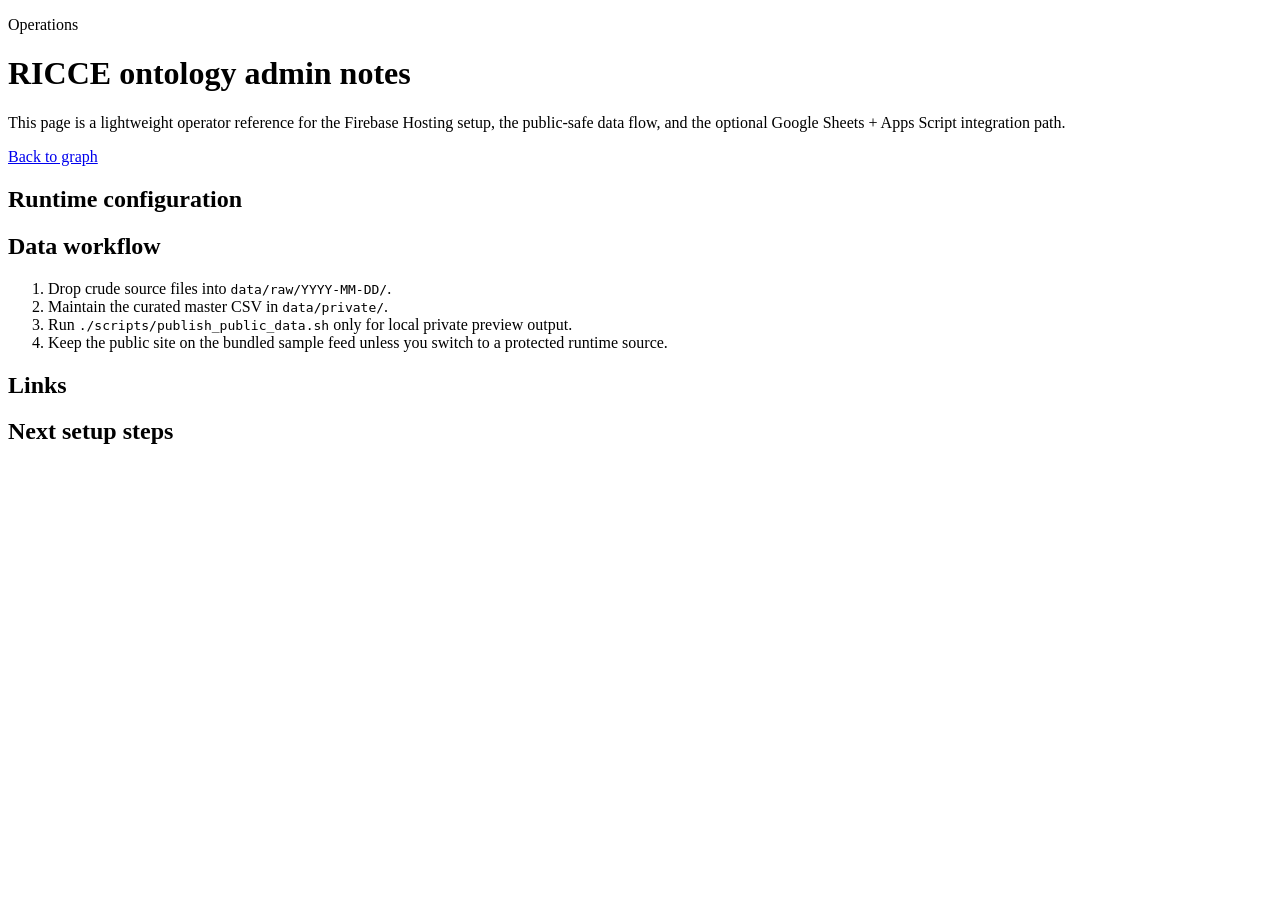
==== public/admin/index.html @ 5cf30dd1 "feat(public-repo): initialize sanitized public-safe mirror" ====
<!DOCTYPE html>
<html lang="en">
<head>
  <meta charset="UTF-8">
  <meta name="viewport" content="width=device-width, initial-scale=1.0">
  <title>RICCE Ontology Admin Notes</title>
  <meta
    name="description"
    content="Operational notes and configuration status for the RICCE ontology starter and its Google Sheets / Apps Script workflow."
  >
  <link rel="stylesheet" href="/assets/css/styles.css">
</head>
<body class="admin-body">
  <main class="admin-shell">
    <header class="admin-header">
      <p class="eyebrow">Operations</p>
      <h1>RICCE ontology admin notes</h1>
      <p class="subtitle">
        This page is a lightweight operator reference for the Firebase Hosting setup, the public-safe
        data flow, and the optional Google Sheets + Apps Script integration path.
      </p>
      <a class="text-link" href="/">Back to graph</a>
    </header>

    <section class="admin-grid">
      <article class="admin-card">
        <h2>Runtime configuration</h2>
        <dl id="runtimeConfig" class="meta-list meta-list-compact"></dl>
      </article>

      <article class="admin-card">
        <h2>Data workflow</h2>
        <ol class="process-list">
          <li>Drop crude source files into <code>data/raw/YYYY-MM-DD/</code>.</li>
          <li>Maintain the curated master CSV in <code>data/private/</code>.</li>
          <li>Run <code>./scripts/publish_public_data.sh</code> only for local private preview output.</li>
          <li>Keep the public site on the bundled sample feed unless you switch to a protected runtime source.</li>
        </ol>
      </article>

      <article class="admin-card">
        <h2>Links</h2>
        <ul id="configLinks" class="link-list"></ul>
      </article>

      <article class="admin-card">
        <h2>Next setup steps</h2>
        <ul id="nextSteps" class="process-list"></ul>
      </article>
    </section>
  </main>

  <script src="/assets/js/site-config.js"></script>
  <script src="/assets/js/site-shared.js"></script>
  <script src="/assets/js/admin.js"></script>
</body>
</html>
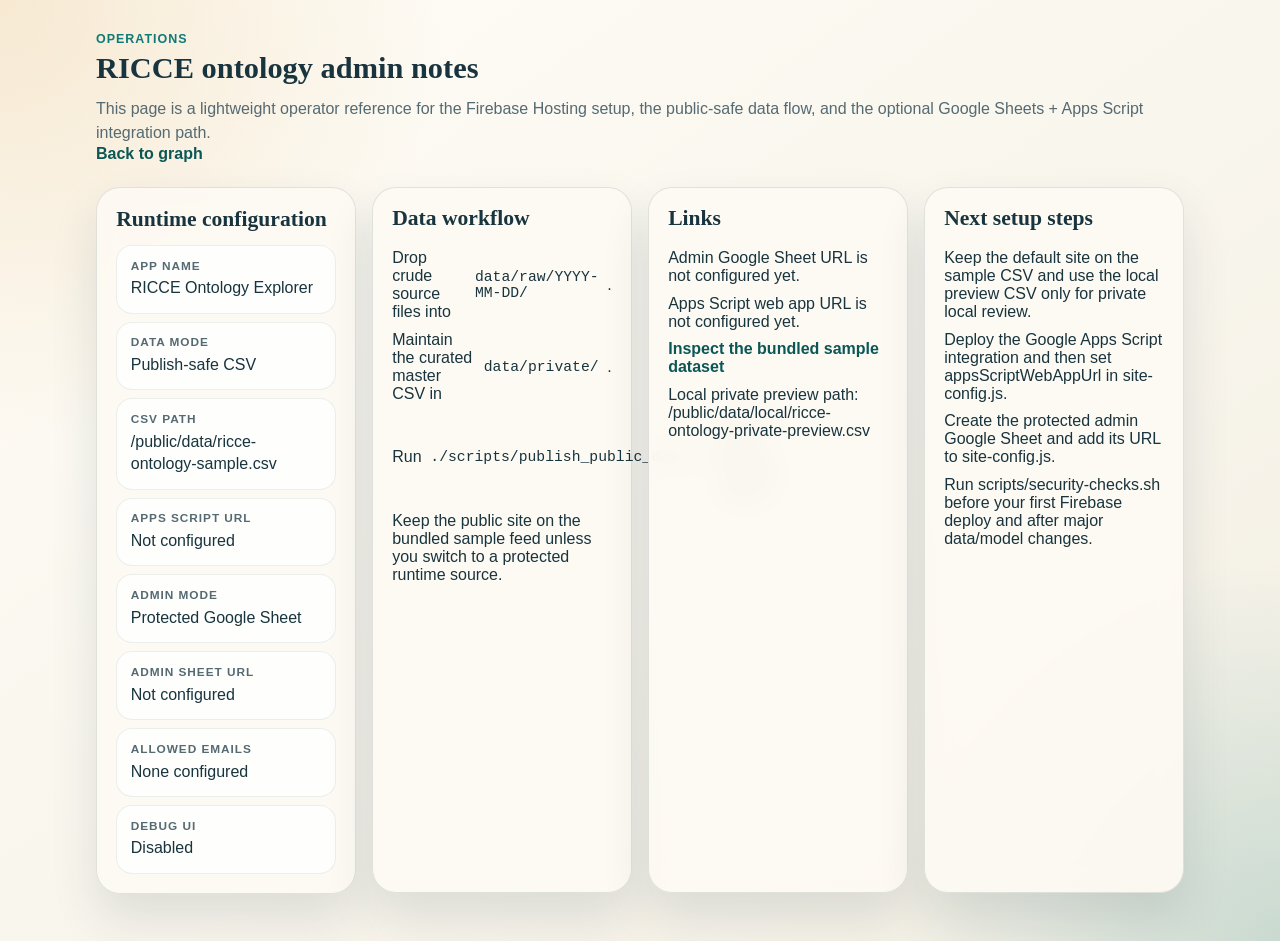
==== commit 7e813723: "fix(pages): support GitHub Pages deployment" ====
--- a/public/admin/index.html
+++ b/public/admin/index.html
@@ -8,7 +8,7 @@
     name="description"
     content="Operational notes and configuration status for the RICCE ontology starter and its Google Sheets / Apps Script workflow."
   >
-  <link rel="stylesheet" href="/assets/css/styles.css">
+  <link rel="stylesheet" href="../assets/css/styles.css">
 </head>
 <body class="admin-body">
   <main class="admin-shell">
@@ -19,7 +19,7 @@
         This page is a lightweight operator reference for the Firebase Hosting setup, the public-safe
         data flow, and the optional Google Sheets + Apps Script integration path.
       </p>
-      <a class="text-link" href="/">Back to graph</a>
+      <a class="text-link" href="../">Back to graph</a>
     </header>
 
     <section class="admin-grid">
@@ -50,8 +50,8 @@
     </section>
   </main>
 
-  <script src="/assets/js/site-config.js"></script>
-  <script src="/assets/js/site-shared.js"></script>
-  <script src="/assets/js/admin.js"></script>
+  <script src="../assets/js/site-config.js"></script>
+  <script src="../assets/js/site-shared.js"></script>
+  <script src="../assets/js/admin.js"></script>
 </body>
 </html>
--- a/public/assets/css/styles.css
+++ b/public/assets/css/styles.css
@@ -0,0 +1,416 @@
+:root {
+  --bg-base: #f3efe4;
+  --bg-panel: rgba(253, 250, 243, 0.92);
+  --bg-panel-strong: rgba(244, 237, 221, 0.96);
+  --ink-strong: #18343e;
+  --ink-muted: #556a72;
+  --line-soft: rgba(24, 52, 62, 0.12);
+  --accent-primary: #0f7a78;
+  --accent-primary-dark: #0a5755;
+  --accent-secondary: #d38f2b;
+  --accent-danger: #b84b3e;
+  --shadow-soft: 0 24px 48px rgba(24, 52, 62, 0.12);
+  --radius-lg: 24px;
+  --radius-md: 16px;
+  --radius-sm: 10px;
+  --panel-padding: 1.25rem;
+}
+
+* {
+  box-sizing: border-box;
+}
+
+html,
+body {
+  margin: 0;
+  min-height: 100%;
+}
+
+body {
+  font-family: "Avenir Next", "Source Sans 3", "Segoe UI", sans-serif;
+  color: var(--ink-strong);
+  background:
+    radial-gradient(circle at top left, rgba(211, 143, 43, 0.18), transparent 28%),
+    radial-gradient(circle at bottom right, rgba(15, 122, 120, 0.18), transparent 24%),
+    linear-gradient(145deg, #fffdf7, var(--bg-base));
+}
+
+.app-body {
+  overflow: hidden;
+}
+
+.app-shell {
+  display: grid;
+  grid-template-columns: minmax(280px, 340px) minmax(0, 1fr) minmax(260px, 320px);
+  gap: 1rem;
+  min-height: 100vh;
+  padding: 1rem;
+}
+
+.graph-stage {
+  position: relative;
+  min-height: calc(100vh - 2rem);
+  border-radius: var(--radius-lg);
+  overflow: hidden;
+  box-shadow: var(--shadow-soft);
+  border: 1px solid rgba(24, 52, 62, 0.08);
+  background:
+    linear-gradient(rgba(15, 122, 120, 0.06) 1px, transparent 1px),
+    linear-gradient(90deg, rgba(15, 122, 120, 0.06) 1px, transparent 1px),
+    linear-gradient(160deg, rgba(15, 122, 120, 0.1), rgba(255, 255, 255, 0.88));
+  background-size: 32px 32px, 32px 32px, auto;
+}
+
+#mynetwork {
+  width: 100%;
+  height: 100%;
+  min-height: calc(100vh - 2rem);
+}
+
+.panel,
+.admin-card {
+  backdrop-filter: blur(12px);
+  background: var(--bg-panel);
+  border: 1px solid var(--line-soft);
+  border-radius: var(--radius-lg);
+  box-shadow: var(--shadow-soft);
+}
+
+.panel {
+  display: flex;
+  flex-direction: column;
+  gap: 1rem;
+  padding: var(--panel-padding);
+  max-height: calc(100vh - 2rem);
+  overflow: auto;
+}
+
+.panel-right {
+  background: var(--bg-panel-strong);
+}
+
+.panel-section {
+  padding-bottom: 1rem;
+  border-bottom: 1px solid var(--line-soft);
+}
+
+.panel-section:last-child {
+  padding-bottom: 0;
+  border-bottom: 0;
+}
+
+.eyebrow {
+  margin: 0 0 0.35rem;
+  font-size: 0.78rem;
+  font-weight: 700;
+  letter-spacing: 0.08em;
+  text-transform: uppercase;
+  color: var(--accent-primary);
+}
+
+h1,
+h2 {
+  margin: 0;
+  font-family: Georgia, "Iowan Old Style", serif;
+  line-height: 1.1;
+}
+
+h1 {
+  font-size: clamp(1.9rem, 2vw, 2.6rem);
+}
+
+h2 {
+  font-size: 1.35rem;
+}
+
+.subtitle,
+.helper-copy {
+  margin: 0.75rem 0 0;
+  color: var(--ink-muted);
+  line-height: 1.5;
+}
+
+.stat-grid {
+  display: grid;
+  grid-template-columns: repeat(3, 1fr);
+  gap: 0.75rem;
+}
+
+.stat-card {
+  padding: 0.9rem;
+  border-radius: var(--radius-md);
+  background: rgba(255, 255, 255, 0.74);
+  border: 1px solid rgba(24, 52, 62, 0.08);
+}
+
+.stat-card strong {
+  display: block;
+  margin-top: 0.25rem;
+  font-size: 1.6rem;
+  font-weight: 700;
+}
+
+.stat-label {
+  color: var(--ink-muted);
+  font-size: 0.82rem;
+}
+
+.status-card {
+  padding: 0.9rem 1rem;
+  border-radius: var(--radius-md);
+  border: 1px solid transparent;
+  background: rgba(255, 255, 255, 0.8);
+  color: var(--ink-strong);
+}
+
+.status-card.is-success {
+  border-color: rgba(15, 122, 120, 0.2);
+  background: rgba(15, 122, 120, 0.1);
+}
+
+.status-card.is-warning {
+  border-color: rgba(211, 143, 43, 0.24);
+  background: rgba(211, 143, 43, 0.12);
+}
+
+.status-card.is-error {
+  border-color: rgba(184, 75, 62, 0.26);
+  background: rgba(184, 75, 62, 0.12);
+}
+
+.is-hidden {
+  display: none;
+}
+
+label {
+  display: block;
+  margin: 0 0 0.45rem;
+  font-weight: 600;
+}
+
+label + input[type="range"] {
+  margin-bottom: 0.95rem;
+}
+
+input[type="text"],
+input[type="file"] {
+  width: 100%;
+  padding: 0.8rem 0.9rem;
+  border-radius: var(--radius-sm);
+  border: 1px solid rgba(24, 52, 62, 0.14);
+  background: rgba(255, 255, 255, 0.94);
+  font: inherit;
+  color: var(--ink-strong);
+}
+
+input[type="range"] {
+  width: 100%;
+  accent-color: var(--accent-primary);
+}
+
+.search-row {
+  display: grid;
+  grid-template-columns: minmax(0, 1fr) auto;
+  gap: 0.5rem;
+}
+
+.button,
+button {
+  border: 0;
+  border-radius: var(--radius-sm);
+  padding: 0.8rem 1rem;
+  font: inherit;
+  font-weight: 700;
+  cursor: pointer;
+  transition: transform 140ms ease, background-color 140ms ease, color 140ms ease;
+  background: var(--accent-primary);
+  color: #fff;
+}
+
+.button:hover,
+button:hover {
+  background: var(--accent-primary-dark);
+  transform: translateY(-1px);
+}
+
+.button-secondary {
+  background: var(--accent-danger);
+}
+
+.button-secondary:hover {
+  background: #8f382e;
+}
+
+.legend-list,
+.process-list,
+.link-list {
+  margin: 0;
+  padding: 0;
+  list-style: none;
+}
+
+.legend-list li,
+.process-list li,
+.link-list li {
+  display: flex;
+  align-items: center;
+  gap: 0.55rem;
+  padding: 0.3rem 0;
+}
+
+.legend-dot {
+  width: 0.75rem;
+  height: 0.75rem;
+  border-radius: 999px;
+  display: inline-block;
+}
+
+.legend-center {
+  background: #18343e;
+}
+
+.legend-area {
+  background: #d38f2b;
+}
+
+.legend-org {
+  background: #8bc2d7;
+}
+
+.legend-person {
+  background: #0f7a78;
+}
+
+.detail-list {
+  display: grid;
+  gap: 0.8rem;
+}
+
+.detail-item {
+  padding: 0.85rem;
+  border-radius: var(--radius-md);
+  background: rgba(255, 255, 255, 0.74);
+  border: 1px solid rgba(24, 52, 62, 0.08);
+}
+
+.detail-label {
+  display: block;
+  font-size: 0.75rem;
+  font-weight: 700;
+  letter-spacing: 0.08em;
+  text-transform: uppercase;
+  color: var(--ink-muted);
+}
+
+.detail-value {
+  display: block;
+  margin-top: 0.3rem;
+  line-height: 1.45;
+}
+
+.meta-list {
+  display: grid;
+  gap: 0.8rem;
+  margin: 0;
+}
+
+.meta-list-compact {
+  gap: 0.5rem;
+}
+
+.meta-list div {
+  padding: 0.8rem 0.85rem;
+  border-radius: var(--radius-md);
+  background: rgba(255, 255, 255, 0.74);
+  border: 1px solid rgba(24, 52, 62, 0.08);
+}
+
+.meta-list dt {
+  margin: 0;
+  font-size: 0.74rem;
+  font-weight: 700;
+  letter-spacing: 0.08em;
+  text-transform: uppercase;
+  color: var(--ink-muted);
+}
+
+.meta-list dd {
+  margin: 0.3rem 0 0;
+  line-height: 1.4;
+}
+
+.text-link {
+  color: var(--accent-primary-dark);
+  font-weight: 700;
+  text-decoration: none;
+}
+
+.text-link:hover {
+  text-decoration: underline;
+}
+
+.admin-body {
+  min-height: 100vh;
+}
+
+.admin-shell {
+  max-width: 1120px;
+  margin: 0 auto;
+  padding: 2rem 1rem 3rem;
+}
+
+.admin-shell-narrow {
+  max-width: 760px;
+}
+
+.admin-header {
+  margin-bottom: 1.5rem;
+}
+
+.admin-grid {
+  display: grid;
+  grid-template-columns: repeat(auto-fit, minmax(260px, 1fr));
+  gap: 1rem;
+}
+
+.admin-card {
+  padding: 1.2rem;
+}
+
+.admin-card h2 {
+  margin-bottom: 0.85rem;
+}
+
+code {
+  font-family: "SFMono-Regular", "Consolas", "Liberation Mono", monospace;
+  font-size: 0.92em;
+}
+
+@media (max-width: 1080px) {
+  .app-body {
+    overflow: auto;
+  }
+
+  .app-shell {
+    grid-template-columns: 1fr;
+  }
+
+  .graph-stage,
+  #mynetwork {
+    min-height: 68vh;
+  }
+
+  .panel {
+    max-height: none;
+  }
+}
+
+@media (max-width: 640px) {
+  .stat-grid {
+    grid-template-columns: 1fr;
+  }
+
+  .search-row {
+    grid-template-columns: 1fr;
+  }
+}
